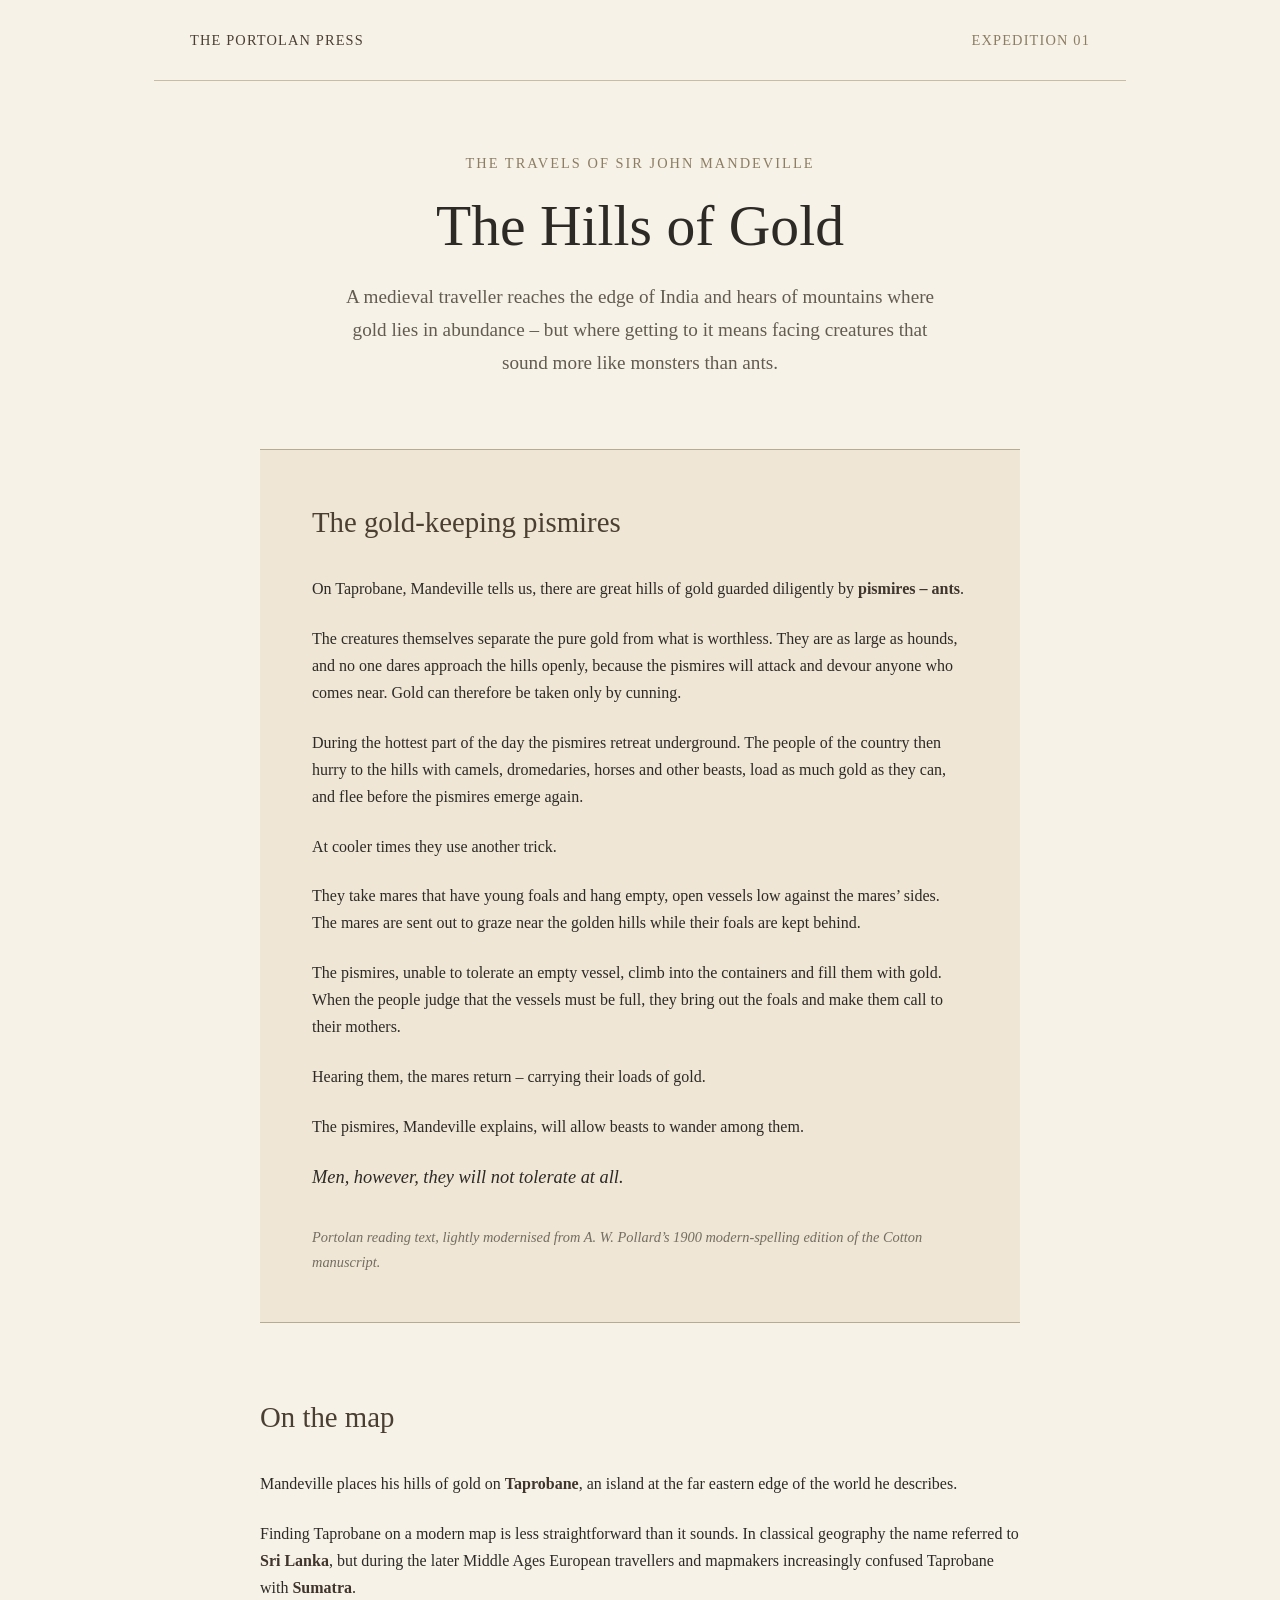
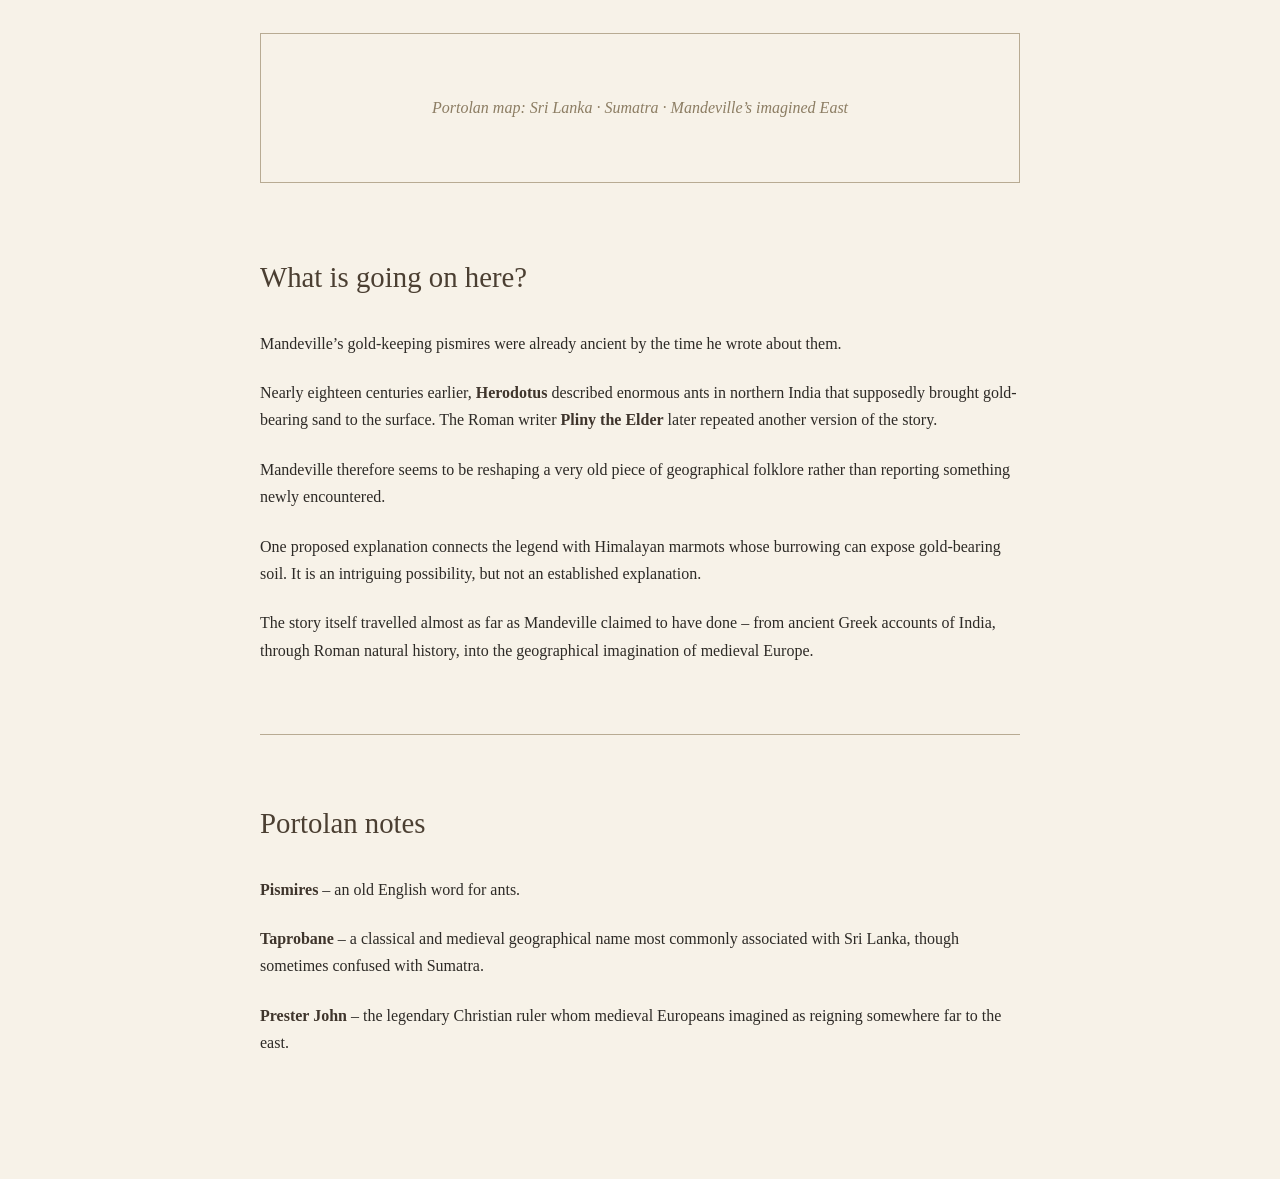
==== titles/mandeville/index.html @ 7306d7a2 "EXP-021 Build Mandeville reader prototype" ====
<!DOCTYPE html>
<html lang="en">

<head>
    <meta charset="UTF-8">
    <meta name="viewport" content="width=device-width, initial-scale=1.0">

    <title>The Hills of Gold | The Portolan Press</title>

    <link rel="stylesheet" href="mandeville.css">
</head>

<body>

    <header class="site-header">
        <a href="../../index.html">The Portolan Press</a>
        <span>Expedition 01</span>
    </header>

    <main>

        <header class="hero">
            <p class="eyebrow">The Travels of Sir John Mandeville</p>

            <h1>The Hills of Gold</h1>

            <p class="intro">
                A medieval traveller reaches the edge of India and hears of
                mountains where gold lies in abundance – but where getting to
                it means facing creatures that sound more like monsters than ants.
            </p>
        </header>

        <section class="reading">
            <h2>The gold-keeping pismires</h2>

            <p>
                On Taprobane, Mandeville tells us, there are great hills of gold
                guarded diligently by <strong>pismires – ants</strong>.
            </p>

            <p>
                The creatures themselves separate the pure gold from what is
                worthless. They are as large as hounds, and no one dares approach
                the hills openly, because the pismires will attack and devour
                anyone who comes near. Gold can therefore be taken only by cunning.
            </p>

            <p>
                During the hottest part of the day the pismires retreat underground.
                The people of the country then hurry to the hills with camels,
                dromedaries, horses and other beasts, load as much gold as they can,
                and flee before the pismires emerge again.
            </p>

            <p>At cooler times they use another trick.</p>

            <p>
                They take mares that have young foals and hang empty, open vessels
                low against the mares’ sides. The mares are sent out to graze near
                the golden hills while their foals are kept behind.
            </p>

            <p>
                The pismires, unable to tolerate an empty vessel, climb into the
                containers and fill them with gold. When the people judge that the
                vessels must be full, they bring out the foals and make them call
                to their mothers.
            </p>

            <p>
                Hearing them, the mares return – carrying their loads of gold.
            </p>

            <p>
                The pismires, Mandeville explains, will allow beasts to wander
                among them.
            </p>

            <p class="ending">Men, however, they will not tolerate at all.</p>

            <p class="editorial-note">
                Portolan reading text, lightly modernised from A. W. Pollard’s
                1900 modern-spelling edition of the Cotton manuscript.
            </p>
        </section>

        <section>
            <h2>On the map</h2>

            <p>
                Mandeville places his hills of gold on <strong>Taprobane</strong>,
                an island at the far eastern edge of the world he describes.
            </p>

            <p>
                Finding Taprobane on a modern map is less straightforward than it
                sounds. In classical geography the name referred to
                <strong>Sri Lanka</strong>, but during the later Middle Ages
                European travellers and mapmakers increasingly confused Taprobane
                with <strong>Sumatra</strong>.
            </p>

            <div class="map-placeholder">
                Portolan map: Sri Lanka · Sumatra · Mandeville’s imagined East
            </div>
        </section>

        <section>
            <h2>What is going on here?</h2>

            <p>
                Mandeville’s gold-keeping pismires were already ancient by the
                time he wrote about them.
            </p>

            <p>
                Nearly eighteen centuries earlier, <strong>Herodotus</strong>
                described enormous ants in northern India that supposedly brought
                gold-bearing sand to the surface. The Roman writer
                <strong>Pliny the Elder</strong> later repeated another version
                of the story.
            </p>

            <p>
                Mandeville therefore seems to be reshaping a very old piece of
                geographical folklore rather than reporting something newly
                encountered.
            </p>

            <p>
                One proposed explanation connects the legend with Himalayan
                marmots whose burrowing can expose gold-bearing soil. It is an
                intriguing possibility, but not an established explanation.
            </p>

            <p>
                The story itself travelled almost as far as Mandeville claimed to
                have done – from ancient Greek accounts of India, through Roman
                natural history, into the geographical imagination of medieval Europe.
            </p>
        </section>

        <section class="notes">
            <h2>Portolan notes</h2>

            <p><strong>Pismires</strong> – an old English word for ants.</p>

            <p>
                <strong>Taprobane</strong> – a classical and medieval geographical
                name most commonly associated with Sri Lanka, though sometimes
                confused with Sumatra.
            </p>

            <p>
                <strong>Prester John</strong> – the legendary Christian ruler whom
                medieval Europeans imagined as reigning somewhere far to the east.
            </p>
        </section>

    </main>

</body>

</html>
---- titles/mandeville/mandeville.css ----
body {
    margin: 0;
    background: #f7f2e8;
    color: #2d2a26;
    font-family: Georgia, "Times New Roman", serif;
    line-height: 1.7;
}

.site-header {
    max-width: 900px;
    margin: 0 auto;
    padding: 28px 36px;
    display: flex;
    justify-content: space-between;
    align-items: center;
    border-bottom: 1px solid #c8bca5;
    font-size: 0.9rem;
    letter-spacing: 0.08em;
    text-transform: uppercase;
}

.site-header a {
    color: #4b3f32;
    text-decoration: none;
}

.site-header a:visited {
    color: #4b3f32;
}

.site-header span {
    color: #8c7d63;
}

main {
    max-width: 760px;
    margin: 0 auto;
    padding: 70px 36px 100px;
}

.hero {
    text-align: center;
    margin-bottom: 70px;
}

.eyebrow {
    margin: 0 0 18px;
    color: #8c7d63;
    font-size: 0.9rem;
    letter-spacing: 0.14em;
    text-transform: uppercase;
}

h1 {
    margin: 0 0 24px;
    font-size: 3.6rem;
    line-height: 1.1;
    font-weight: normal;
}

.intro {
    max-width: 620px;
    margin: 0 auto;
    color: #625b50;
    font-size: 1.2rem;
    line-height: 1.7;
}

section {
    margin-top: 70px;
}

h2 {
    margin-bottom: 28px;
    color: #4b3f32;
    font-size: 1.8rem;
    font-weight: normal;
}

p {
    margin: 0 0 1.4em;
}

.reading {
    padding: 48px 52px;
    background: #efe6d5;
    border-top: 1px solid #b8ab93;
    border-bottom: 1px solid #b8ab93;
}

.reading h2 {
    margin-top: 0;
}

.ending {
    font-size: 1.15rem;
    font-style: italic;
}

.editorial-note {
    margin-top: 32px;
    margin-bottom: 0;
    color: #756d61;
    font-size: 0.9rem;
    font-style: italic;
}

.map-placeholder {
    margin-top: 32px;
    padding: 60px 30px;
    border: 1px solid #b8ab93;
    color: #8c7d63;
    text-align: center;
    font-style: italic;
}

.notes {
    padding-top: 40px;
    border-top: 1px solid #b8ab93;
}

strong {
    color: #3f352c;
}

@media (max-width: 650px) {
    .site-header {
        padding: 22px 20px;
    }

    main {
        padding: 50px 22px 80px;
    }

    h1 {
        font-size: 2.6rem;
    }

    .reading {
        padding: 32px 24px;
    }
}
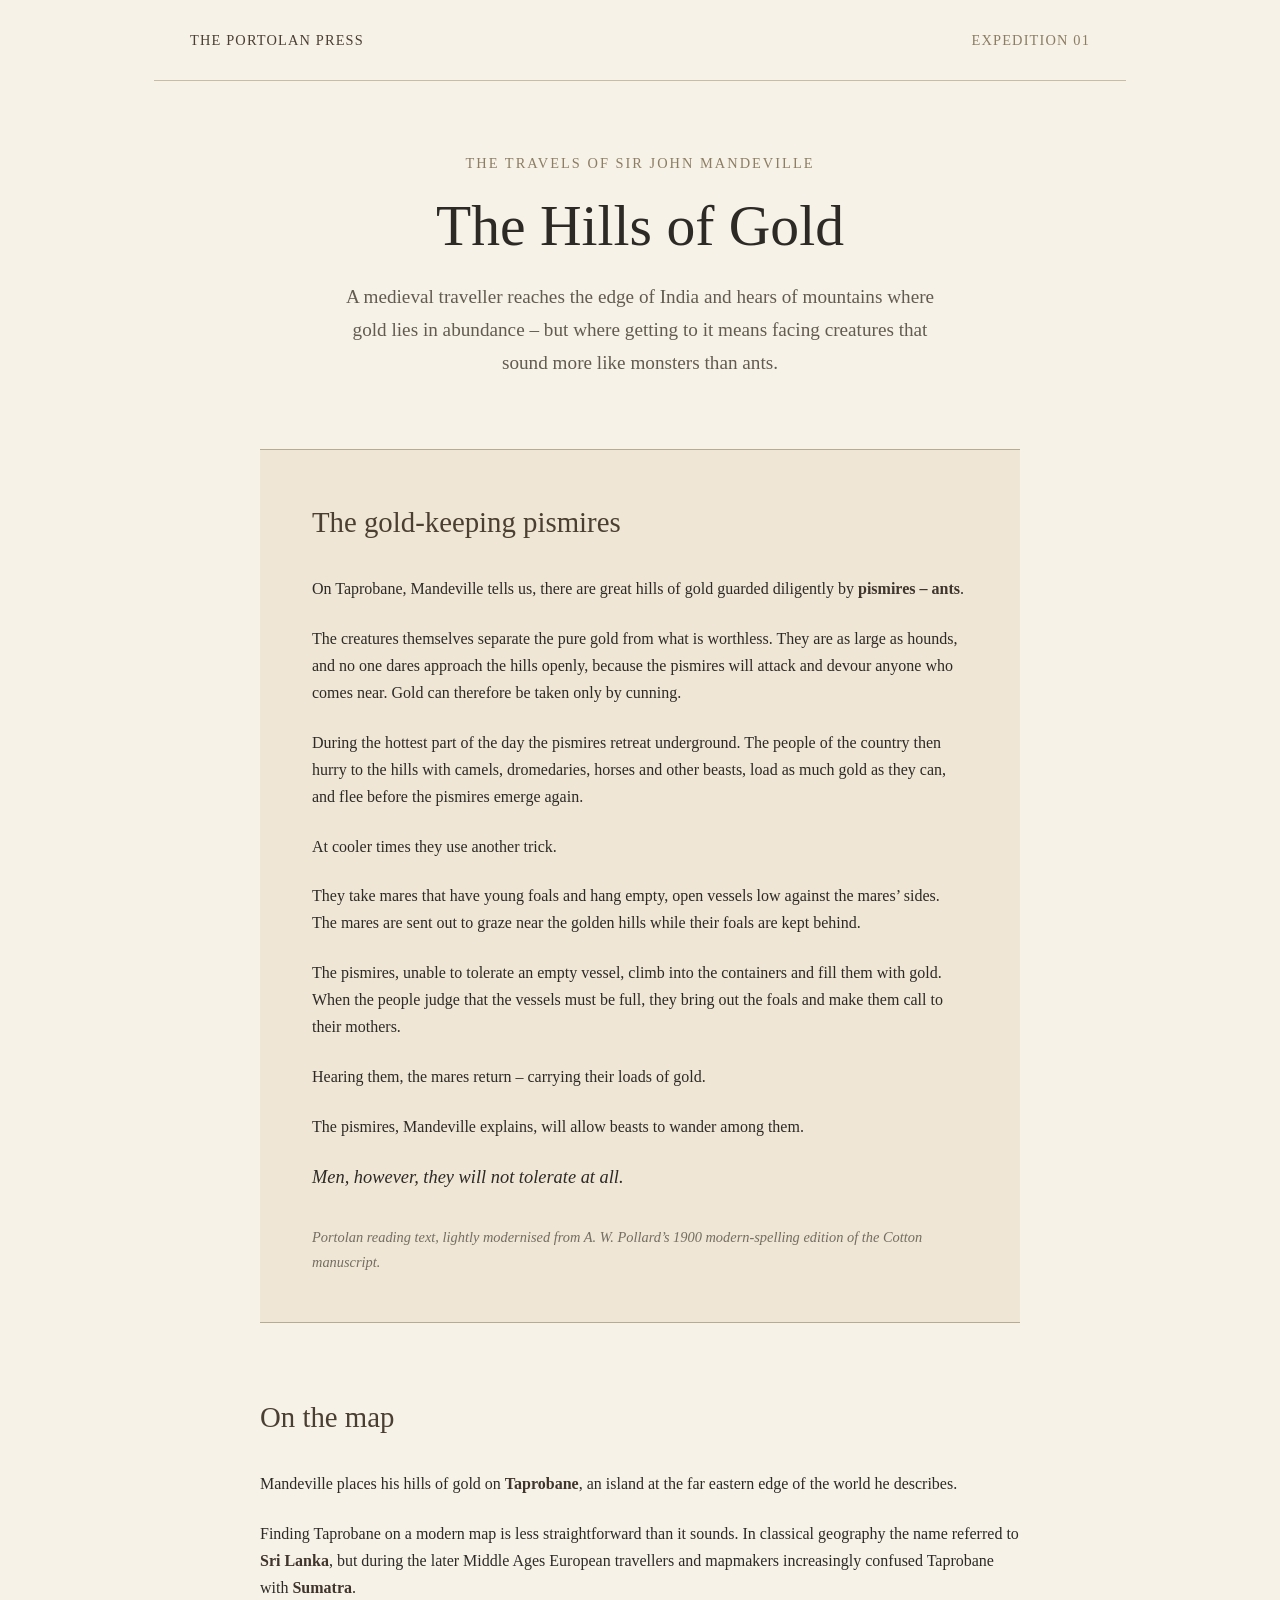
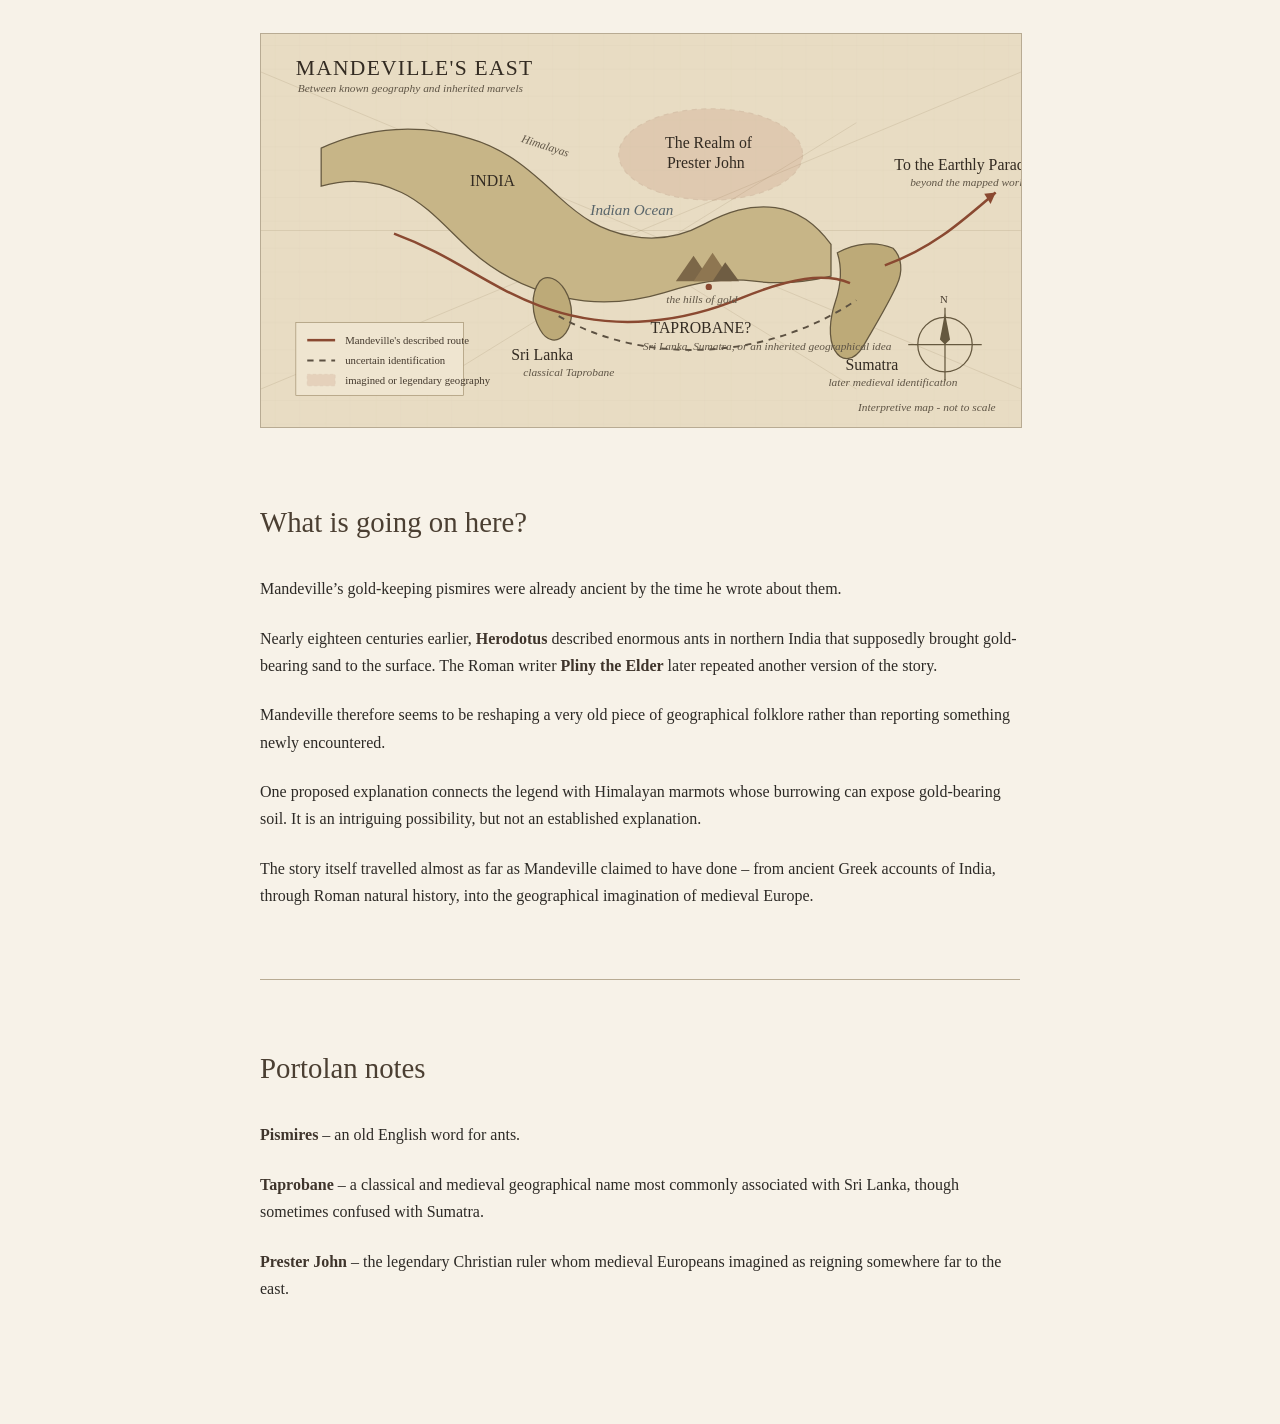
==== commit 48aa03f5: "EXP-025 Add first Portolan map" ====
--- a/titles/mandeville/index.html
+++ b/titles/mandeville/index.html
@@ -11,7 +11,9 @@
 </head>
 
 <body>
-
+<button class="return-to-story" type="button">
+    ← Return to the story
+</button>
     <header class="site-header">
         <a href="../../index.html">The Portolan Press</a>
         <span>Expedition 01</span>
@@ -101,9 +103,12 @@
                 with <strong>Sumatra</strong>.
             </p>
 
-            <div class="map-placeholder">
-                Portolan map: Sri Lanka · Sumatra · Mandeville’s imagined East
-            </div>
+<figure class="portolan-map">
+    <img
+        src="assets/map.svg"
+        alt="Interpretive map of Mandeville’s East showing Sri Lanka, Sumatra, Taprobane, Prester John and the Earthly Paradise."
+    >
+</figure>
         </section>
 
         <section>
@@ -159,7 +164,7 @@
         </section>
 
     </main>
-
+<script src="mandeville.js"></script>
 </body>
 
 </html>
--- a/titles/mandeville/mandeville.css
+++ b/titles/mandeville/mandeville.css
@@ -140,3 +140,44 @@
         padding: 32px 24px;
     }
 }
+.return-to-story {
+    position: fixed;
+    top: 22px;
+    right: 22px;
+    z-index: 1000;
+
+    padding: 0.7rem 1rem;
+
+    background: #4b3f32;
+    color: #f7f2e8;
+
+    border: 1px solid #4b3f32;
+    border-radius: 2px;
+
+    font-family: Georgia, "Times New Roman", serif;
+    font-size: 0.9rem;
+    letter-spacing: 0.05em;
+
+    cursor: pointer;
+
+    opacity: 0;
+    pointer-events: none;
+
+    transition: opacity 0.2s ease;
+}
+
+.return-to-story.visible {
+    opacity: 1;
+    pointer-events: auto;
+}
+.portolan-map {
+    margin: 32px 0 0;
+}
+
+.portolan-map img {
+    display: block;
+    width: 100%;
+    height: auto;
+
+    border: 1px solid #b8ab93;
+}
